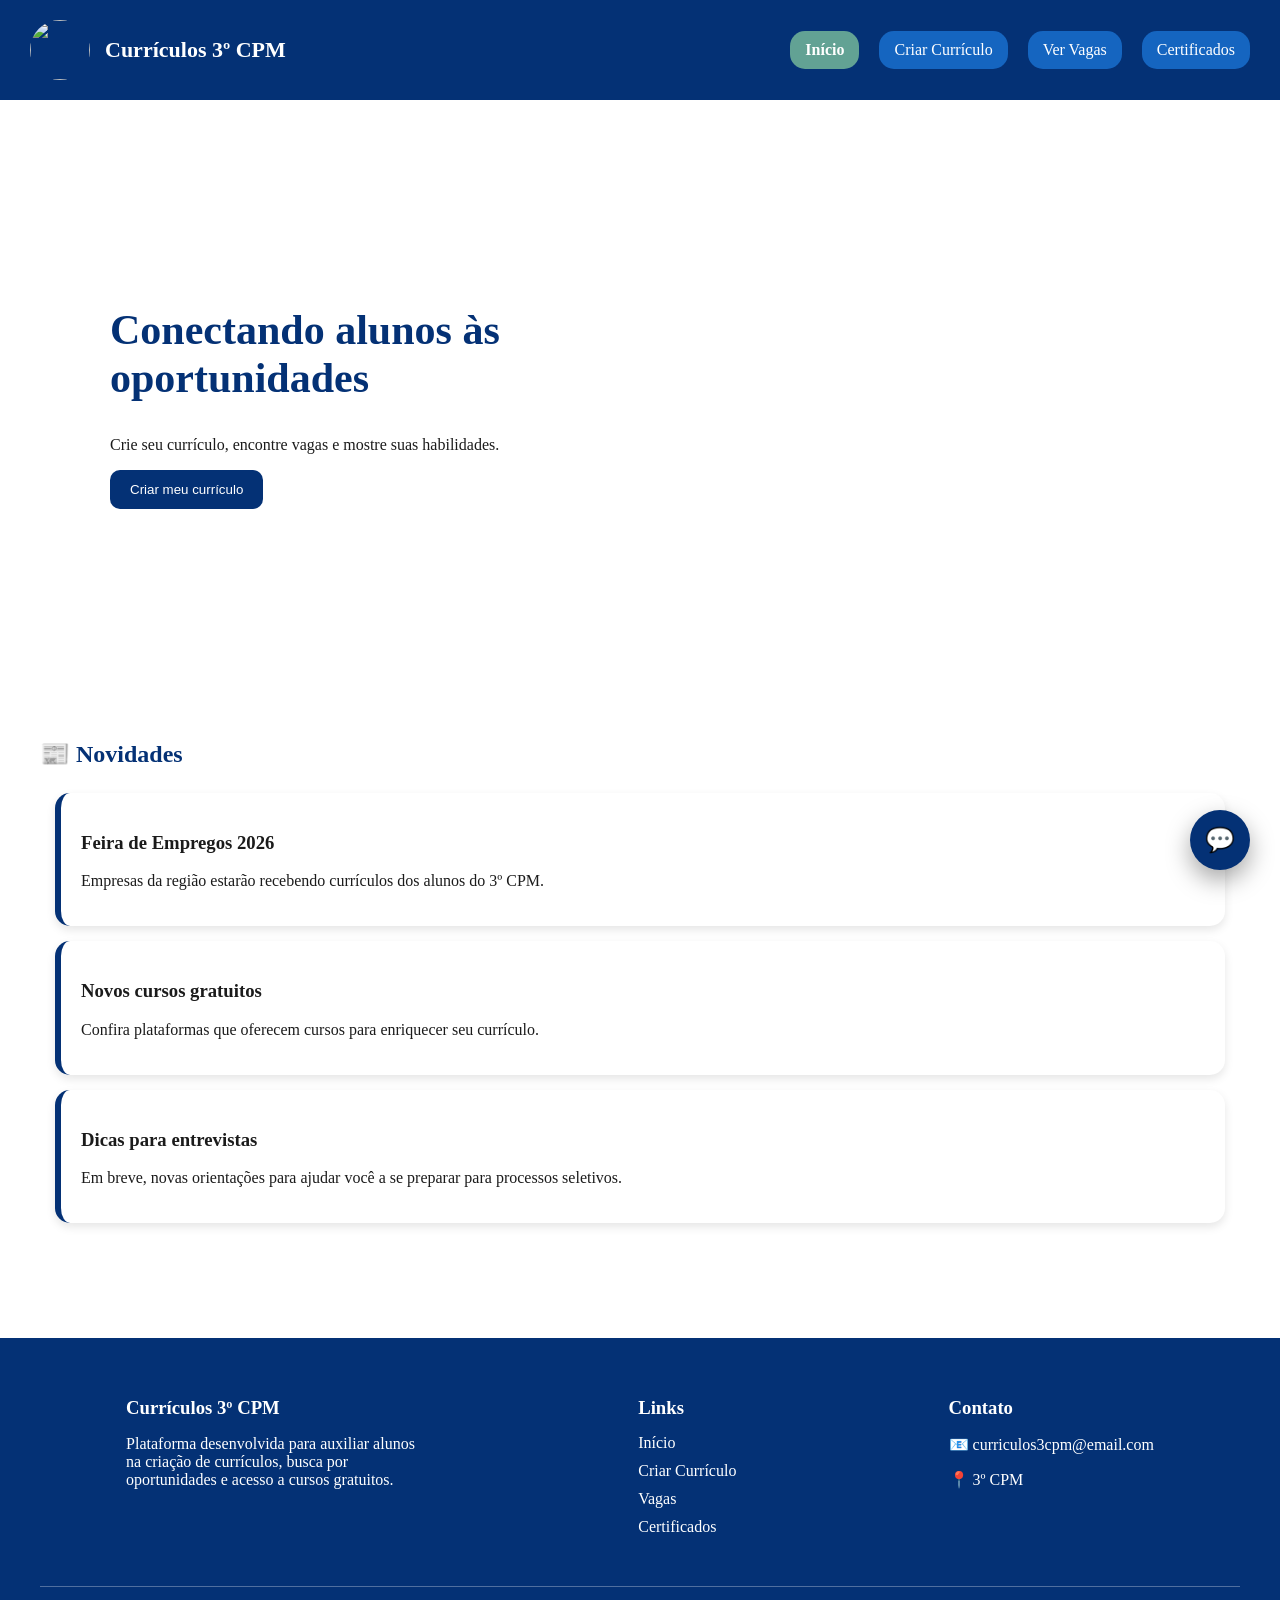
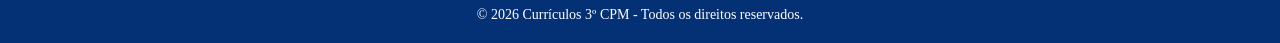
==== index.html @ bb7ae59e "versão com chatbot e modo claro e escuro implementados" ====
<!DOCTYPE html>
<html>
  <head>
    <title>Currículos Para Alunos 3cpm</title>
    <link rel="stylesheet" href="styles.css" />
  </head>
  <body>
    <header>
      <nav>
        <div class="logo">
          <img src="https://encrypted-tbn0.gstatic.com/images?q=tbn:ANd9GcRnX9Qsb-XcUQ0ERW8JAWr9_ZJSJy-luXU40A&s">
          <p>Currículos 3º CPM</p>
        </div>

        <div class="menu">
          <a class="ativo" href="index.html">Início</a>
          <a href="curriculo.html">Criar Currículo</a>
          <a href="vagas.html">Ver Vagas</a>
          <a href="certificados.html">Certificados</a>
        </div>
      </nav>
    </header>

    <main>
      <section class="banner">
        <div class="apresentacao">
          <h1>
            Conectando alunos às oportunidades
          </h1>

          <p>
            Crie seu currículo, encontre vagas e mostre suas habilidades.
          </p>

          <button>
            Criar meu currículo
          </button>
        </div>
      </section>

      <section class="novidades">
        <h2>📰 Novidades</h2>

        <article class="noticia">
          <h3>Feira de Empregos 2026</h3>
          <p>
            Empresas da região estarão recebendo currículos dos alunos do 3º CPM.
          </p>
        </article>

        <article class="noticia">
          <h3>Novos cursos gratuitos</h3>
          <p>
            Confira plataformas que oferecem cursos para enriquecer seu currículo.
          </p>
        </article>

        <article class="noticia">
          <h3>Dicas para entrevistas</h3>
          <p>
            Em breve, novas orientações para ajudar você a se preparar para processos seletivos.
          </p>
        </article>
      </section>
    </main>

    <footer>
      <div class="footer-container">
        <div class="footer-info">
          <h3>Currículos 3º CPM</h3>
          <p>
            Plataforma desenvolvida para auxiliar alunos na criação de currículos,
            busca por oportunidades e acesso a cursos gratuitos.
          </p>
        </div>

        <div class="footer-links">
          <h3>Links</h3>
          <a href="index.html">Início</a>
          <a href="curriculo.html">Criar Currículo</a>
          <a href="vagas.html">Vagas</a>
          <a href="certificados.html">Certificados</a>
        </div>

        <div class="footer-contato">
          <h3>Contato</h3>
          <p>📧 curriculos3cpm@email.com</p>
          <p>📍 3º CPM</p>
        </div>
      </div>

      <hr>

      <p class="copyright">
        © 2026 Currículos 3º CPM - Todos os direitos reservados.
      </p>
    </footer>

    <button class="chatbot"></button>
    <script src="chatbot.js"></script>
    <script src="modo escuro e claro (botão)/main.js"></script>
  </body>
</html>
---- styles.css ----
body{
  margin:0;
  font-family: Georgia, serif;
  background:#ffffff;
  color:#1b1b1b;
  transition: background-color .3s, color .3s;
}

header {
  width: 100%;
}

/* nav ~~~~~~~~~~~~~~~~~~~~~~~~~~~~~~~~~~~~~~~~~~~~~~~~~~~~~~~~~~*/
nav{
  display:flex;
  justify-content:space-between;
  align-items:center;
  background:#043175;
  padding:15px 30px;
}

.logo{
  display:flex;
  align-items:center;
  gap:15px;
}

.logo img{
  width:60px;
  height:60px;
  border-radius:100%;
}

.logo p{
  color:white;
  font-size:22px;
  font-weight:bold;
}

.menu{
  display:flex;
  gap:20px;
}

.menu a{
  color:white;
  text-decoration:none;
  background:#1565c0;
  padding:10px 15px;
  border-radius:15px;
}

.menu a:hover{
  background:#62a294;
}

.menu a.ativo{
  background-color: #62a294;
  font-weight: bold;
}

/*~~~~~~~~~~~~~~~~~~~~~~~~~~~~~~~~~~~~~~~~~~~~~~~~~~~~~~~~~~~~~~~~~~~~*/

/* BANNER */
.banner{
  height:500px;
  background-image:url("https://www.folhadelondrina.com.br/img/Artigo-Destaque/3160000/Cornelio-Procopio-se-consolida-como-polo-regional-0316522800202202150851.jpg?xid=5674750");
  background-size:cover;
  background-position:center;
  display:flex;
  align-items:center;
  padding-left:80px;
}

.apresentacao{
  background:rgba(255, 255, 255, 0.723);
  padding:30px;
  border-radius:15px;
  width:400px;
}

button{
  background:#043175;
  color:white;
  border:none;
  padding:12px 20px;
  border-radius:10px;
  cursor:pointer;
}

/*~~~~~~~~~~~~~~~~~~~~~~~~~~~~~~~~~~~~~~~~~~~~~~~~~~~~~~~~~~~~~~*/
/* SEÇÕES */
section{
  padding:40px;
}

.novidades article{
  background:white;
  padding:20px;
  margin:15px;
  border-radius:15px;
}

.curriculo{
  background:white;
  margin:30px;
  border-radius:20px;
  display:flex;
  flex-direction:column;
  gap:10px;
}

input, textarea{
  padding:10px;
  border-radius:8px;
  border:1px solid #ccc;
}

.vagas{
  display:flex;
  gap:20px;
  flex-wrap:wrap;
}

.card{
  background:white;
  padding:20px;
  border-radius:15px;
  width:300px;
}

.certificados{
  background:#043175;
  color:white;
}

.cert{
  background:white;
  color:black;
  padding:20px;
  border-radius:15px;
}

/*~~~~~~~~~~~~~~~~~~~~~~~~~~~~~~~~~~~~~~~~~~~~~~~~~~~~~~~*/
/* CHATBOT */
.chatbot{
  position: fixed;
  right: 30px;
  bottom: 30px;
  width: 60px;
  height: 60px;
  border-radius: 50%;
  border: none;
  background: #043175;
  color: white;
  font-size: 28px;
  display: flex;
  justify-content: center;
  align-items: center;
  cursor: pointer;
  padding: 0;
  box-shadow: 0 5px 15px rgba(0,0,0,.2);
}

/*~~~~~~~~~~~~~~~~~~~~~~~~~~~~~~~~~~~~~~~~~~~~~~~~~~~~~~~~~~~*/
/* ================= FOOTER ================= */
footer{
  background-color: #043175;
  color: white;
  margin-top: 60px;
}

.footer-container{
  display: flex;
  justify-content: space-around;
  flex-wrap: wrap;
  padding: 40px;
  gap: 40px;
}

.footer-container div{
  max-width: 300px;
}

.footer-container h3{
  margin-bottom: 15px;
}

.footer-links{
  display: flex;
  flex-direction: column;
}

.footer-links a{
  color: white;
  text-decoration: none;
  margin-bottom: 10px;
}

.footer-links a:hover{
  color: #62a294;
}

footer hr{
  border: none;
  height: 1px;
  background-color: rgba(255,255,255,.3);
  margin: 0 40px;
}

.copyright{
  text-align: center;
  padding: 20px;
  margin: 0;
  font-size: 14px;
}

/*~~~~~~~~~~~~~~~~~~~~~~~~~~~~~~~~~~~~~~~~~~~~~~~~~~~~~~~~~~~~~~~~~~~*/
/*~~~~~~~~~~~~~~~~~~~~~~~~CARDS~~~~~~~~~~~~~~~~~~~~~~~~~~~~~~~~~~~~*/
.card{
  background: white;
  border-radius: 15px;
  padding: 25px;
  box-shadow: 0 5px 15px rgba(0,0,0,.1);
  transition: .3s;
}

.card:hover{
  transform: translateY(-8px);
  box-shadow: 0 10px 25px rgba(0,0,0,.2);
}

.card h3{
  color:#043175;
}

.card p{
  color:#555;
  line-height:1.5;
}

.card a{
  display:inline-block;
  margin-top:15px;
  text-decoration:none;
  background:#043175;
  color:white;
  padding:10px 20px;
  border-radius:10px;
}

.card a:hover{
  background:#1565c0;
}

/* BOTÕES */
button{
  transition:.3s;
}

button:hover{
  transform:translateY(-3px);
}

/* títulos */
h1{
  color:#043175;
  font-size:42px;
}

h2{
  color:#043175;
  margin-bottom:25px;
}

/* NOVIDADES*/
.noticia{
  background: white;
  border-left: 6px solid #043175;
  padding: 20px;
  margin-bottom: 20px;
  border-radius: 12px;
  box-shadow: 0 4px 10px rgba(0,0,0,.1);
  transition: .3s;
}

.noticia:hover{
  transform: translateY(-5px);
}

/* dicas e cursos*/
.cards{
  display: flex;
  gap: 25px;
  flex-wrap: wrap;
  justify-content: center;
}

/* MODO CLARO / ESCURO */
.theme-toggle{
  position: fixed;
  right: 105px;
  bottom: 36px;
  z-index: 9998;
  display: flex;
  align-items: center;
  gap: 8px;
  background: #043175;
  color: #fff;
  border: none;
  border-radius: 999px;
  padding: 8px 10px;
  box-shadow: 0 5px 15px rgba(0,0,0,.2);
}

.theme-toggle:hover{
  transform: translateY(-3px);
}

.theme-icon{
  font-size: 16px;
  line-height: 1;
}

.theme-track{
  width: 42px;
  height: 22px;
  border-radius: 999px;
  background: #c3c3c3;
  position: relative;
  display: block;
}

.theme-thumb{
  width: 18px;
  height: 18px;
  border-radius: 50%;
  background: #fff;
  position: absolute;
  top: 2px;
  left: 2px;
  transition: left .3s, background-color .3s;
}

body.dark-mode{
  background: #212121;
  color: #f5f5f5;
}

body.dark-mode nav,
body.dark-mode footer,
body.dark-mode .certificados{
  background: #111827;
}

body.dark-mode .apresentacao,
body.dark-mode .novidades article,
body.dark-mode .curriculo,
body.dark-mode .card,
body.dark-mode .cert,
body.dark-mode .noticia{
  background: #2b2b2b;
  color: #f5f5f5;
}

body.dark-mode h1,
body.dark-mode h2,
body.dark-mode .card h3,
body.dark-mode .card p,
body.dark-mode .noticia p{
  color: #f5f5f5;
}

body.dark-mode input,
body.dark-mode textarea{
  background: #1f2937;
  color: #fff;
  border-color: #555;
}

body.dark-mode .menu a,
body.dark-mode button,
body.dark-mode .card a{
  background: #374151;
}

body.dark-mode .menu a:hover,
body.dark-mode .menu a.ativo,
body.dark-mode .card a:hover{
  background: #62a294;
}

body.dark-mode .theme-toggle{
  background: #f5f5f5;
  color: #111827;
}

body.dark-mode .theme-track{
  background: #4d4d4d;
}

body.dark-mode .theme-thumb{
  left: 22px;
  background: #111827;
}

body.dark-mode #cb-panel{
  background: #F3ECD9;
  color: #1B2A3D;
}

body.dark-mode #cb-panel .cb-msg.bot{
  background: #E8DFC6;
  color: #1B2A3D;
}

body.dark-mode #cb-panel .cb-msg.user{
  background: #16223A;
  color: #F3ECD9;
}

body.dark-mode #cb-panel .cb-quick-replies button{
  background: #fff;
  color: #1B2A3D;
  border-color: #cabf9e;
}

body.dark-mode #cb-panel .cb-quick-replies button:hover{
  background: #043175;
  color: #fff;
  border-color: #043175;
}

body.dark-mode #cb-panel input{
  background: #fff;
  color: #1B2A3D;
  border-color: #cabf9e;
}

body.dark-mode #cb-panel #cb-send{
  background: #16223A;
  color: #fff;
}
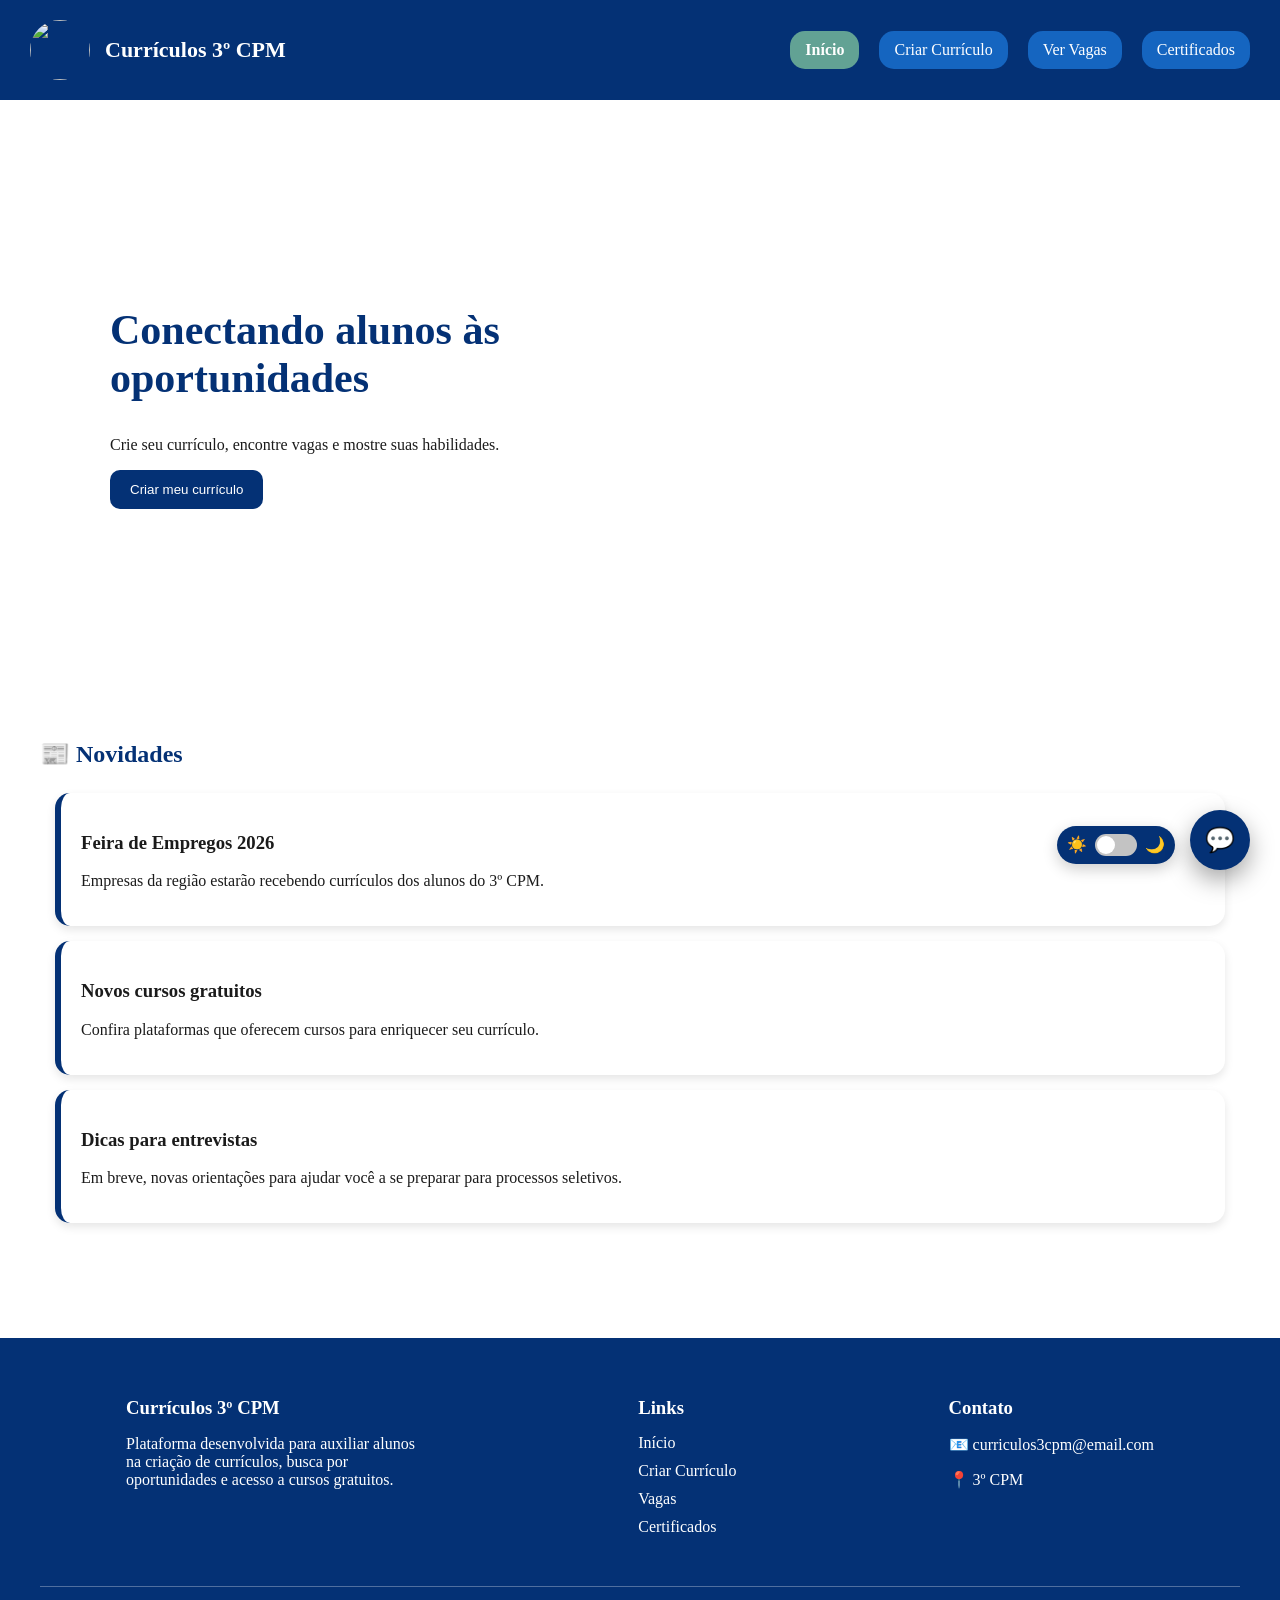
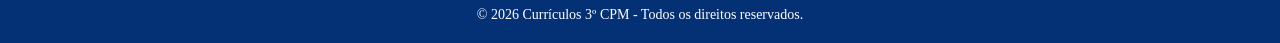
==== commit e1c7dd51: "correção botão claro e escuro" ====
--- a/index.html
+++ b/index.html
@@ -96,8 +96,13 @@
       </p>
     </footer>
 
+    <button class="theme-toggle" type="button" aria-label="Ativar modo escuro" aria-pressed="false">
+      <span class="theme-icon" aria-hidden="true">☀️</span>
+      <span class="theme-track" aria-hidden="true"><span class="theme-thumb"></span></span>
+      <span class="theme-icon" aria-hidden="true">🌙</span>
+    </button>
     <button class="chatbot"></button>
     <script src="chatbot.js"></script>
-    <script src="modo escuro e claro (botão)/main.js"></script>
+    <script src="main.js"></script>
   </body>
 </html>
--- a/styles.css
+++ b/styles.css
@@ -441,3 +441,79 @@
   background: #16223A;
   color: #fff;
 }
+
+/* ================= TELA DE LOGIN ================= */
+.auth-area {
+  display: flex;
+  justify-content: space-around;
+  align-items: center;
+  flex-wrap: wrap;
+  gap: 40px;
+  max-width: 1200px;
+  margin: 0 auto;
+}
+
+.auth-texto {
+  max-width: 450px;
+}
+
+.auth-card {
+  background: white;
+  padding: 30px;
+  border-radius: 15px;
+  box-shadow: 0 5px 15px rgba(0,0,0,.1);
+  width: 100%;
+  max-width: 400px;
+}
+
+.auth-tabs {
+  display: flex;
+  gap: 10px;
+  margin-bottom: 20px;
+}
+
+.auth-tab {
+  flex: 1;
+  background: #e2e8f0;
+  color: #334155;
+  border: none;
+  padding: 10px;
+  border-radius: 8px;
+  cursor: pointer;
+  font-weight: bold;
+}
+
+.auth-tab.ativo {
+  background: #043175;
+  color: white;
+}
+
+.auth-form {
+  display: none;
+  flex-direction: column;
+  gap: 12px;
+}
+
+.auth-form.ativo {
+  display: flex;
+}
+
+.auth-msg {
+  margin-top: 10px;
+  font-size: 14px;
+  color: #1565c0;
+  font-weight: bold;
+  text-align: center;
+}
+
+/* Ajuste no modo escuro para o login */
+body.dark-mode .auth-card {
+  background: #2b2b2b;
+}
+body.dark-mode .auth-tab {
+  background: #374151;
+  color: #fff;
+}
+body.dark-mode .auth-tab.ativo {
+  background: #62a294;
+}
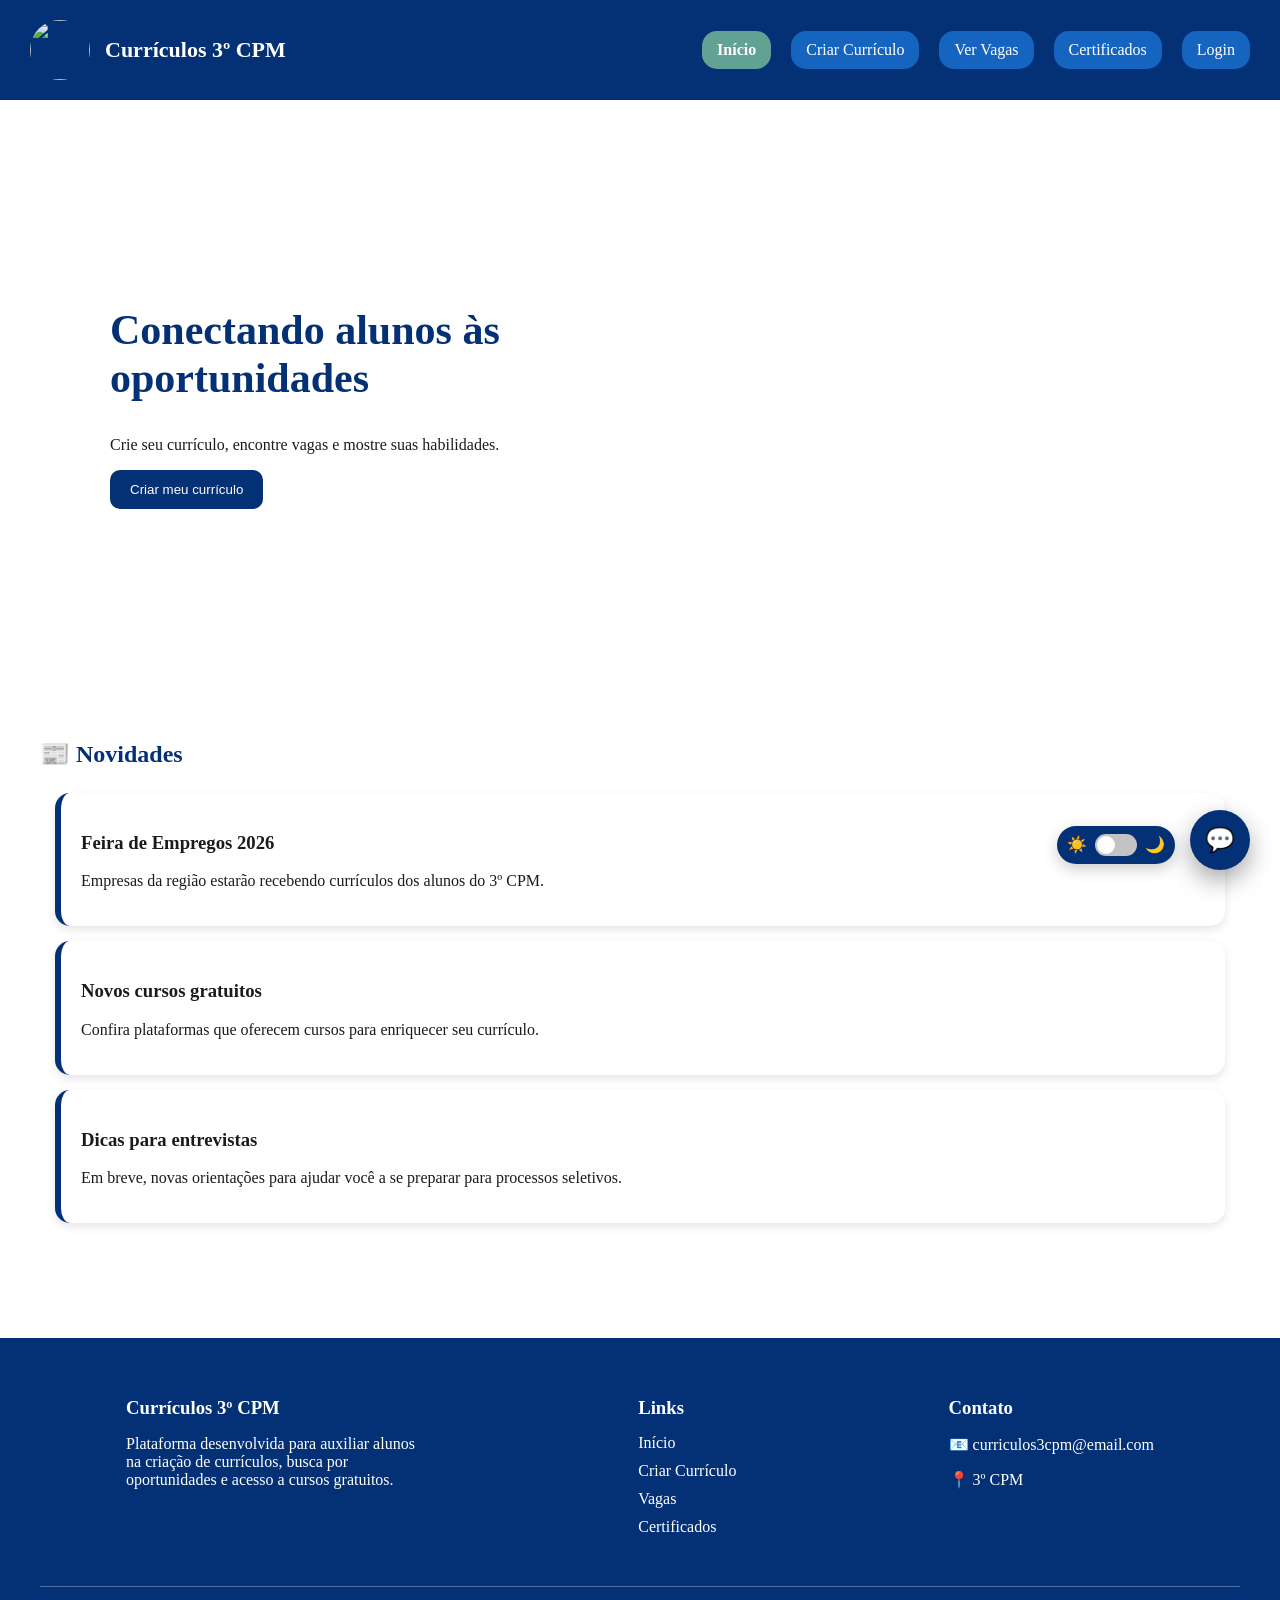
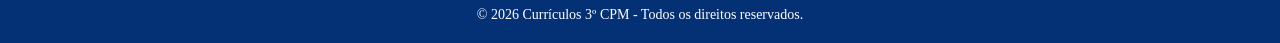
==== commit f3783204: "correção barra nav" ====
--- a/index.html
+++ b/index.html
@@ -1,9 +1,11 @@
 <!DOCTYPE html>
-<html>
-  <head>
+<html lang="en">
+<head>
+    <meta charset="UTF-8">
+    <meta name="viewport" content="width=device-width, initial-scale=1.0">
     <title>Currículos Para Alunos 3cpm</title>
     <link rel="stylesheet" href="styles.css" />
-  </head>
+</head>
   <body>
     <header>
       <nav>
@@ -17,6 +19,7 @@
           <a href="curriculo.html">Criar Currículo</a>
           <a href="vagas.html">Ver Vagas</a>
           <a href="certificados.html">Certificados</a>
+          <a href="login.html">Login</a> </div>
         </div>
       </nav>
     </header>
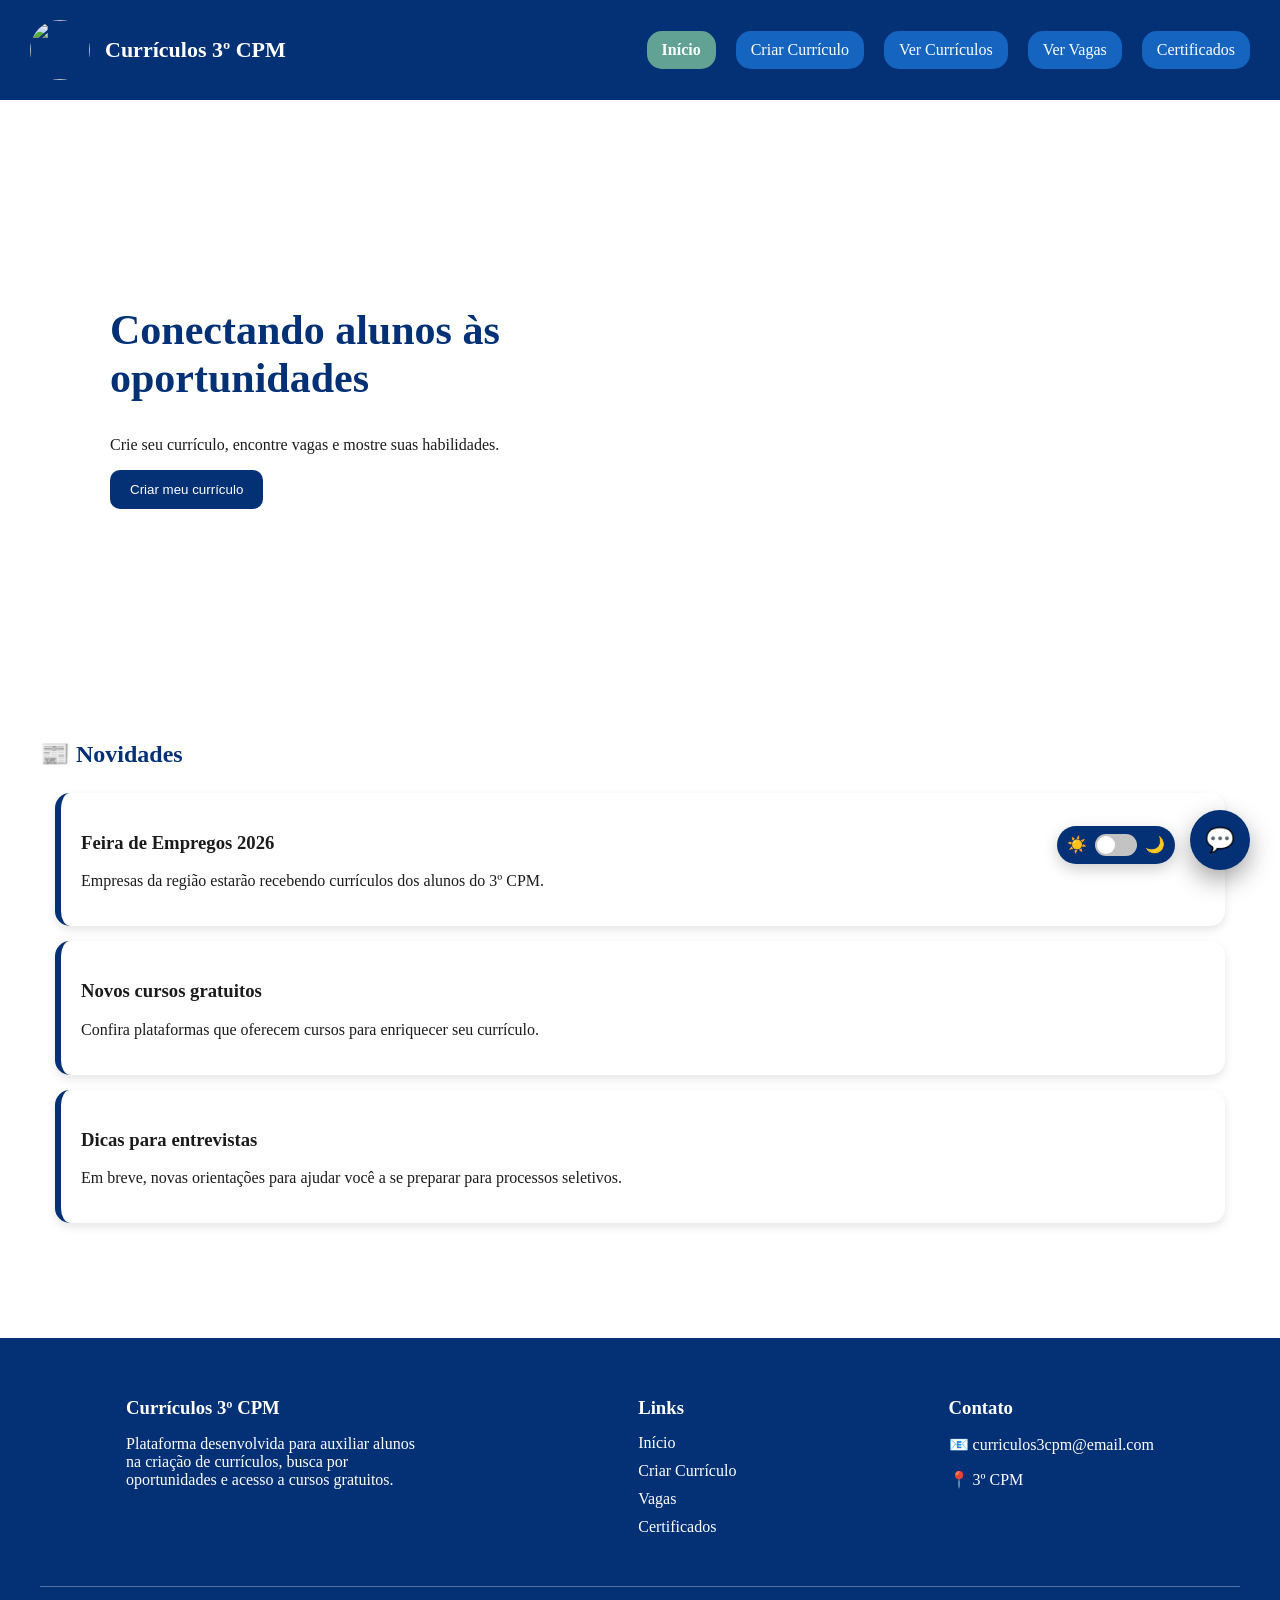
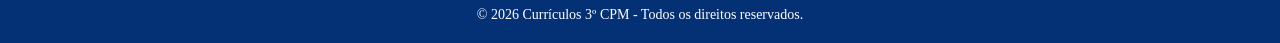
==== commit 582b4278: "mudanças alisson" ====
--- a/index.html
+++ b/index.html
@@ -17,9 +17,9 @@
         <div class="menu">
           <a class="ativo" href="index.html">Início</a>
           <a href="curriculo.html">Criar Currículo</a>
+          <a href="vercurriculos.html">Ver Currículos</a>
           <a href="vagas.html">Ver Vagas</a>
-          <a href="certificados.html">Certificados</a>
-          <a href="login.html">Login</a> </div>
+          <a href="certificados.html">Certificados</a> </div>
         </div>
       </nav>
     </header>
--- a/styles.css
+++ b/styles.css
@@ -58,6 +58,55 @@
   background-color: #62a294;
   font-weight: bold;
 }
+
+nav{
+  display:flex;
+  justify-content:space-between;
+  align-items:center;
+  background:#043175;
+  padding:15px 30px;
+}
+
+.logo{
+  display:flex;
+  align-items:center;
+  gap:15px;
+}
+
+.logo img{
+  width:60px;
+  height:60px;
+  border-radius:100%;
+}
+
+.logo p{
+  color:white;
+  font-size:22px;
+  font-weight:bold;
+}
+
+.menu{
+  display:flex;
+  gap:20px;
+}
+
+.menu a{
+  color:white;
+  text-decoration:none;
+  background:#1565c0;
+  padding:10px 15px;
+  border-radius:15px;
+}
+
+.menu a:hover{
+  background:#62a294;
+}
+
+.menu a.ativo{
+  background-color: #62a294;
+  font-weight: bold;
+}
+
 
 /*~~~~~~~~~~~~~~~~~~~~~~~~~~~~~~~~~~~~~~~~~~~~~~~~~~~~~~~~~~~~~~~~~~~~*/
 
